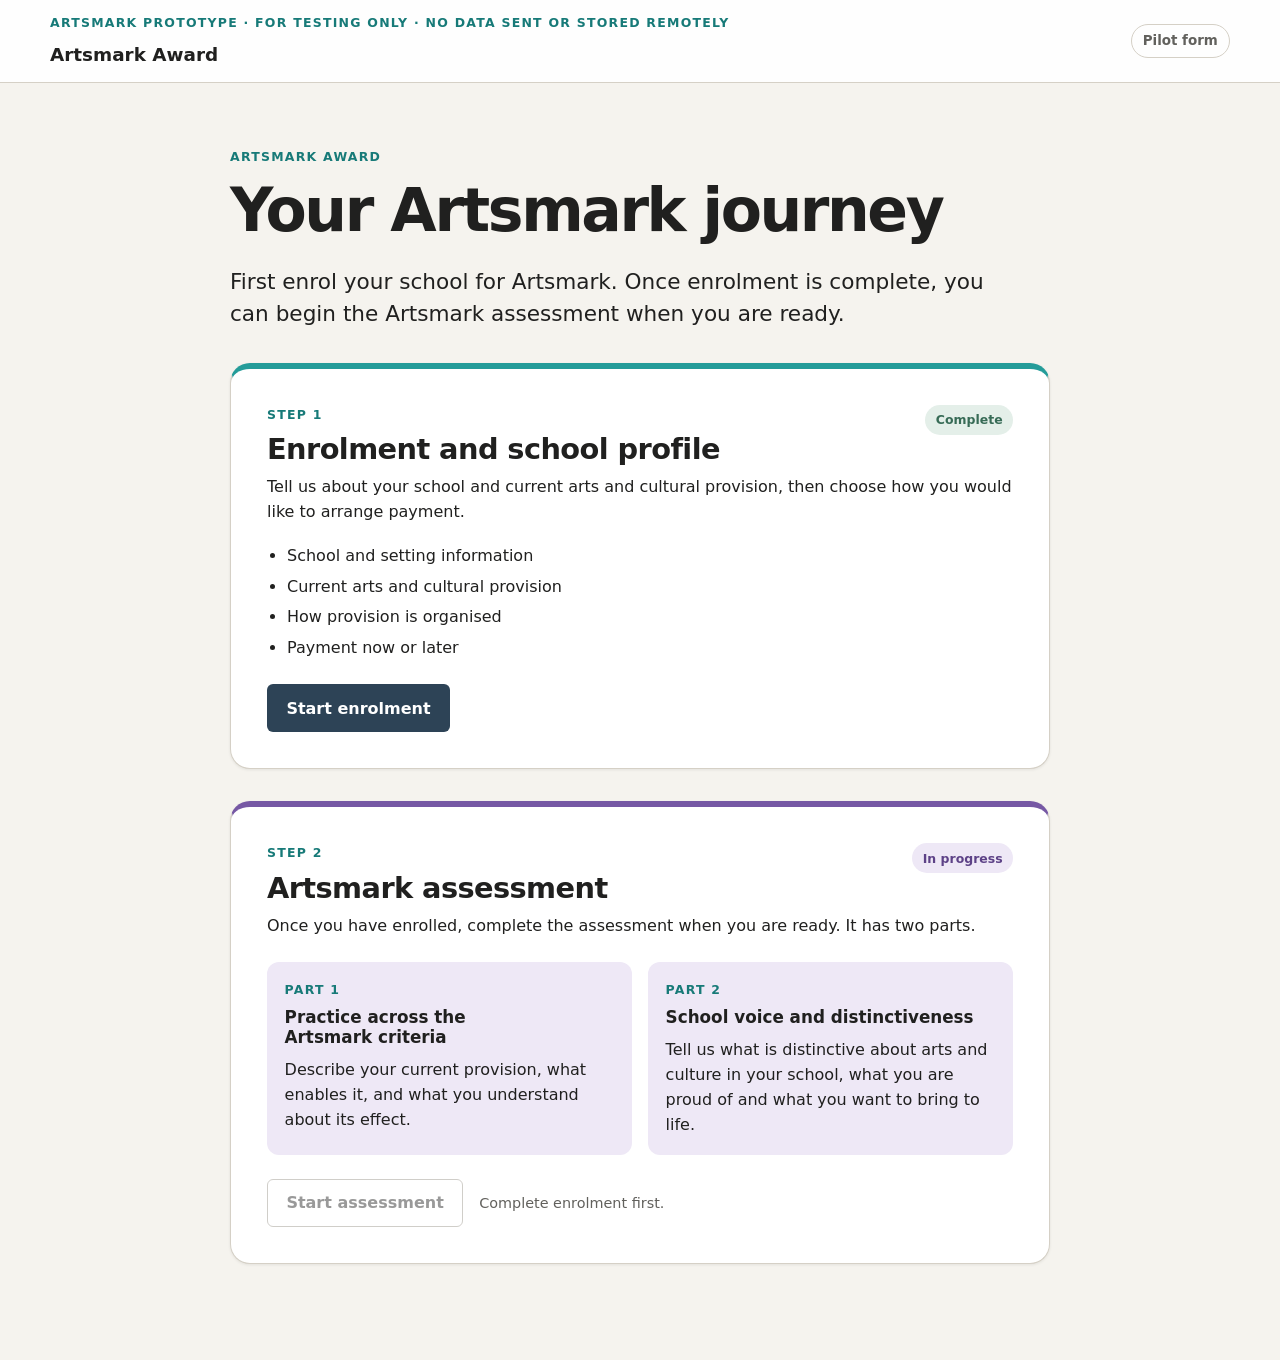
==== alpha/index.html @ 3cf97098 "Alpha form" ====
<!DOCTYPE html>
<html lang="en">
<head>
  <meta charset="UTF-8">
  <meta name="viewport" content="width=device-width, initial-scale=1.0">
  <meta
    name="description"
    content="Artsmark Award pilot enrolment and assessment form."
  >
  <title>Artsmark Award · Pilot form</title>
  <link rel="stylesheet" href="styles.css">
</head>

<body>
  <a class="skip-link" href="#main-content">Skip to main content</a>

  <header class="site-header">
    <div class="site-header__inner">
      <div>
        <p class="eyebrow">
          Artsmark prototype · For testing only · No data sent or stored remotely
        </p>
        <p class="site-title">Artsmark Award</p>
      </div>

      <span class="prototype-label">Pilot form</span>
    </div>
  </header>

  <main id="main-content" class="page-shell" tabindex="-1">

    <!-- =====================================================
         LANDING
         ===================================================== -->
    <section
      id="landing-screen"
      class="screen screen--active"
      aria-labelledby="landing-title"
    >
      <div class="landing-panel">
        <p class="eyebrow">Artsmark Award</p>

        <h1 id="landing-title">Your Artsmark journey</h1>

        <p class="lead">
          First enrol your school for Artsmark. Once enrolment is complete,
          you can begin the Artsmark assessment when you are ready.
        </p>

        <article
          id="enrolment-stage-card"
          class="journey-stage journey-stage--enrolment"
        >
          <div class="stage-heading">
            <div>
              <p class="stage-label">Step 1</p>
              <h2>Enrolment and school profile</h2>
            </div>

            <span
              id="enrolment-status"
              class="status-pill"
              hidden
            >
              Complete
            </span>
          </div>

          <p>
            Tell us about your school and current arts and cultural provision,
            then choose how you would like to arrange payment.
          </p>

          <ul class="stage-summary">
            <li>School and setting information</li>
            <li>Current arts and cultural provision</li>
            <li>How provision is organised</li>
            <li>Payment now or later</li>
          </ul>

          <div class="stage-actions">
            <button
              id="start-enrolment-button"
              class="button button--primary"
              type="button"
            >
              Start enrolment
            </button>
          </div>
        </article>

        <div class="journey-divider" aria-hidden="true"></div>

        <article
          id="assessment-stage-card"
          class="journey-stage journey-stage--assessment"
        >
          <div class="stage-heading">
            <div>
              <p class="stage-label">Step 2</p>
              <h2>Artsmark assessment</h2>
            </div>

            <span
              id="assessment-status"
              class="status-pill status-pill--secondary"
              hidden
            >
              In progress
            </span>
          </div>

          <p>
            Once you have enrolled, complete the assessment when you are ready.
            It has two parts.
          </p>

          <div class="assessment-parts">
            <article>
              <p class="part-number">Part 1</p>
              <h3>Practice across the Artsmark criteria</h3>
              <p>
                Describe your current provision, what enables it, and what you
                understand about its effect.
              </p>
            </article>

            <article>
              <p class="part-number">Part 2</p>
              <h3>School voice and distinctiveness</h3>
              <p>
                Tell us what is distinctive about arts and culture in your
                school, what you are proud of and what you want to bring to
                life.
              </p>
            </article>
          </div>

          <div class="stage-actions">
            <button
              id="start-assessment-button"
              class="button button--secondary"
              type="button"
            >
              Start assessment
            </button>

            <p
              id="assessment-lock-note"
              class="stage-note"
            >
              Complete enrolment first.
            </p>
          </div>
        </article>
      </div>
    </section>

    <!-- =====================================================
         ENROLMENT / SCHOOL PROFILE
         ===================================================== -->
    <section
      id="profile-screen"
      class="screen"
      aria-labelledby="profile-title"
    >
      <div class="workflow-header">
        <div>
          <p class="eyebrow">Enrolment</p>
          <h1 id="profile-title">Enrolment and school profile</h1>
        </div>

        <p
          id="profile-saved-status"
          class="saved-status"
          aria-live="polite"
        >
          Draft saved
        </p>
      </div>

      <div class="workflow-layout">
        <aside class="workflow-navigation" aria-label="Enrolment progress">
          <h2>Enrolment</h2>

          <ol class="workflow-list">
            <li class="is-current" data-step="1">
              School profile
            </li>
            <li data-step="2">
              Payment
            </li>
          </ol>
        </aside>

        <form id="profile-form" class="form-panel" novalidate>
          <div class="guidance-card guidance-card--aqua">
            <h2>How to approach this section</h2>

            <p>
              Following the school details, the questions are generic and will
              not therefore apply to every type of setting. If something is not
              relevant to your school, select or write “Not applicable.” You
              will not be disadvantaged for this.
            </p>
          </div>

          <div id="profile-content"></div>

          <div class="form-actions">
            <button
              id="profile-back"
              class="button button--secondary"
              type="button"
            >
              Back
            </button>

            <button
              id="profile-save-exit"
              class="button button--quiet"
              type="button"
            >
              Save and return to start
            </button>

            <button
              class="button button--primary"
              type="submit"
            >
              Continue to payment
            </button>
          </div>
        </form>
      </div>
    </section>

    <!-- =====================================================
         PAYMENT
         ===================================================== -->
    <section
      id="payment-screen"
      class="screen"
      aria-labelledby="payment-title"
    >
      <div class="workflow-header">
        <div>
          <p class="eyebrow">Enrolment</p>
          <h1 id="payment-title">Arrange payment</h1>
        </div>
      </div>

      <div class="workflow-layout">
        <aside class="workflow-navigation" aria-label="Enrolment progress">
          <h2>Enrolment</h2>

          <ol class="workflow-list">
            <li class="is-complete" data-step="1">
              School profile
            </li>
            <li class="is-current" data-step="2">
              Payment
            </li>
          </ol>
        </aside>

        <form id="payment-form" class="form-panel" novalidate>
          <section class="payment-card">
            <p class="section-kicker">Payment</p>

            <h2>How would you like to arrange payment?</h2>

            <p>
              Choose the option that best fits how your school needs to arrange
              payment.
            </p>

            <div class="payment-options">
              <label class="choice-option">
                <input
                  type="radio"
                  name="paymentOption"
                  value="now"
                >

                <span>
                  <strong>Pay now</strong>
                  <small>
                    Continue to payment now.
                  </small>
                </span>
              </label>

              <label class="choice-option">
                <input
                  type="radio"
                  name="paymentOption"
                  value="later"
                >

                <span>
                  <strong>Pay later</strong>
                  <small>
                    Choose this if your school needs to arrange an invoice or
                    payment internally.
                  </small>
                </span>
              </label>
            </div>

            <div
              id="pay-now-guidance"
              class="guidance-card guidance-card--aqua"
              hidden
            >
              <h3>Pay now</h3>

              <p>
                In the live service, you would continue to the Artsmark payment
                process here.
              </p>

              <button
                id="prototype-pay-button"
                class="button button--primary"
                type="button"
              >
                Continue to payment
              </button>
            </div>

            <div
              id="pay-later-guidance"
              class="guidance-card guidance-card--purple"
              hidden
            >
              <h3>Pay later</h3>

              <p>
                Your enrolment can be completed now while your school arranges
                payment internally.
              </p>

              <p>
                Payment must be received by
                <strong>[DD Month YYYY]</strong>.
              </p>

              <p>
                If you need help arranging payment, contact
                <strong>[Artsmark contact / email]</strong>.
              </p>
            </div>

            <p
              id="payment-validation"
              class="validation-message"
              role="alert"
              hidden
            >
              Choose whether you would like to pay now or pay later.
            </p>
          </section>

          <div class="form-actions">
            <button
              id="payment-back"
              class="button button--secondary"
              type="button"
            >
              Back
            </button>

            <button
              id="payment-save-exit"
              class="button button--quiet"
              type="button"
            >
              Save and return to start
            </button>

            <button
              class="button button--primary"
              type="submit"
            >
              Complete enrolment
            </button>
          </div>
        </form>
      </div>
    </section>

    <!-- =====================================================
         ENROLMENT COMPLETE
         ===================================================== -->
    <section
      id="enrolment-complete-screen"
      class="screen"
      aria-labelledby="enrolment-complete-title"
    >
      <div class="narrow-panel completion-panel">
        <p class="eyebrow">Enrolment complete</p>

        <h1 id="enrolment-complete-title">
          Your school is enrolled
        </h1>

        <p class="lead">
          Your school profile and payment preference have been saved.
        </p>

        <div
          id="payment-summary"
          class="guidance-card guidance-card--aqua"
        ></div>

        <p>
          You can now begin the Artsmark assessment when you are ready.
        </p>

        <div class="intro-actions">
          <button
            id="go-to-assessment-button"
            class="button button--primary"
            type="button"
          >
            Start assessment
          </button>

          <button
            id="return-home-after-enrolment"
            class="button button--secondary"
            type="button"
          >
            Return to start
          </button>
        </div>
      </div>
    </section>

    <!-- =====================================================
         ASSESSMENT INTRO
         ===================================================== -->
    <section
      id="assessment-intro-screen"
      class="screen"
      aria-labelledby="assessment-intro-title"
    >
      <div class="narrow-panel">
        <p class="eyebrow">Artsmark assessment</p>

        <h1 id="assessment-intro-title">Your Artsmark assessment</h1>

        <p class="lead">
          The Artsmark award is based on an assessment of your school's current
          arts and cultural provision against the Artsmark criteria and quality
          principles.
        </p>

        <p>
          It is both descriptive and interpretive, meaning rather than a
          complete record of everything your school has done, it should help
          your assessor understand what arts and culture look like in your
          setting, why they matter and what you know about their effect.
        </p>

        <div class="assessment-intro-grid">
          <article class="assessment-intro-card">
            <p class="part-number">Part 1</p>
            <h2>Practice across the Artsmark criteria</h2>
            <p>
              Four areas bring related criteria together and ask you to
              describe current practice, what enables it, and what you
              understand about its effect.
            </p>
          </article>

          <article class="assessment-intro-card">
            <p class="part-number">Part 2</p>
            <h2>School voice and distinctiveness</h2>
            <p>
              Step back from the individual criteria and tell us what is
              distinctive, what you value, and what you most want the assessor
              to understand.
            </p>
          </article>
        </div>

        <div class="intro-actions">
          <button
            id="assessment-intro-back"
            class="button button--secondary"
            type="button"
          >
            Back
          </button>

          <button
            id="assessment-intro-next"
            class="button button--primary"
            type="button"
          >
            Begin assessment
          </button>
        </div>
      </div>
    </section>

    <!-- =====================================================
         CRITERIA INTRO
         ===================================================== -->
    <section
      id="criteria-intro-screen"
      class="screen"
      aria-labelledby="criteria-intro-title"
    >
      <div class="workflow-header">
        <div>
          <p class="eyebrow">Artsmark assessment · Part 1</p>

          <h1 id="criteria-intro-title">
            Practice across the Artsmark criteria
          </h1>
        </div>
      </div>

      <div class="workflow-layout">
        <aside class="workflow-navigation" aria-label="Assessment progress">
          <h2>Assessment</h2>

          <ol class="workflow-list">
            <li class="is-current" data-step="1">
              Practice across the criteria
            </li>
            <li data-step="2">
              School voice and distinctiveness
            </li>
            <li data-step="3">
              Before you submit
            </li>
          </ol>
        </aside>

        <div class="form-panel">
          <div class="guidance-card guidance-card--aqua">
            <h2>How to approach this section</h2>

            <p>
              The sections below organise the Artsmark criteria into four
              related areas. The order is intended to help you move from the
              arts and cultural experiences pupils have, towards the wider
              conditions and relationships that support them.
            </p>

            <p>
              Assessors are interested in an honest account of your current
              provision, including what is well established, what is emerging
              and what may be constrained by your context.
            </p>

            <p>
              For each section, tell us what this looks like in your school
              now. Choose examples that best represent your current practice.
              Where possible, go beyond describing activity to help us
              understand why it matters, who experiences or shapes it, what
              makes it possible or helps it continue, what you have noticed or
              learned about its effect, and what helps you know this.
            </p>
          </div>

          <div class="guidance-card guidance-card--purple">
            <h2>
              If something is less relevant or less developed in your setting
            </h2>

            <p>
              You can still tell us about your current relationship to it.
              For example, you might explain:
            </p>

            <ul>
              <li>why it is less relevant in your context</li>
              <li>
                practical or geographical barriers that affect what is possible
              </li>
              <li>
                what you currently do at a scale that makes sense for your
                school
              </li>
              <li>
                something you are beginning to explore or understand
              </li>
              <li>
                what an equivalent looks like in your particular setting
              </li>
            </ul>
          </div>

          <p>
            Schools are all different. Their size, phase, location, pupils,
            staffing, resources and community will all affect what arts and
            cultural provision can and should look like.
          </p>

          <p>
            This means that not every section or prompt will be equally
            relevant to every school. They are there to help you consider what
            might be useful to tell us, not as a checklist of things you are
            expected to have.
          </p>

          <p class="limit-note">
            The suggested response is 100–300 words per area, however this will
            be finalised following the pilot.
          </p>

          <section class="areas-card" aria-labelledby="four-areas-title">
            <h2 id="four-areas-title">The four areas</h2>

            <div class="areas-table">
              <div class="areas-table__header">
                <div>Section</div>
                <div>Relevant Artsmark criteria</div>
              </div>

              <div class="areas-table__row">
                <div>
                  <strong>
                    1. Arts and culture: learning and experiences
                  </strong>
                </div>
                <div>
                  Curriculum design and delivery + Range of offer
                </div>
              </div>

              <div class="areas-table__row">
                <div>
                  <strong>2. Inclusion and pupil agency</strong>
                </div>
                <div>
                  Equality, diversity and inclusion + Children and young people
                </div>
              </div>

              <div class="areas-table__row">
                <div>
                  <strong>3. People, capability and sustainability</strong>
                </div>
                <div>
                  Values and ethos + Leadership + CPD
                </div>
              </div>

              <div class="areas-table__row">
                <div>
                  <strong>4. Cultural connections and contribution</strong>
                </div>
                <div>
                  Cultural collaborations
                </div>
              </div>
            </div>
          </section>

          <div class="form-actions">
            <button
              id="criteria-intro-back"
              class="button button--secondary"
              type="button"
            >
              Back
            </button>

            <span></span>

            <button
              id="criteria-intro-next"
              class="button button--primary"
              type="button"
            >
              Start this part
            </button>
          </div>
        </div>
      </div>
    </section>

    <!-- =====================================================
         CRITERIA DETAIL
         ===================================================== -->
    <section
      id="criteria-screen"
      class="screen"
      aria-labelledby="criteria-title"
    >
      <div class="progress-header">
        <div class="progress-meta">
          <p id="criteria-progress-text" class="progress-text">
            Area 1 of 4
          </p>

          <p
            id="criteria-saved-status"
            class="saved-status"
            aria-live="polite"
          >
            Draft saved
          </p>
        </div>

        <div
          id="criteria-progress-track"
          class="progress-track"
          role="progressbar"
          aria-valuemin="0"
          aria-valuemax="100"
          aria-valuenow="25"
        >
          <div id="criteria-progress-bar" class="progress-bar"></div>
        </div>
      </div>

      <div class="questionnaire-layout">
        <aside
          class="section-navigation"
          aria-label="Practice across the Artsmark criteria"
        >
          <h2>Practice across the criteria</h2>
          <ol id="criteria-section-list" class="section-list"></ol>
        </aside>

        <form id="criteria-form" class="question-panel" novalidate>
          <div class="section-heading">
            <p id="criteria-eyebrow" class="eyebrow"></p>
            <h1 id="criteria-title"></h1>
            <p id="criteria-label" class="criteria-label"></p>
            <p
              id="criteria-description"
              class="lead criteria-description"
            ></p>
            <p
              id="criteria-extra-description"
              class="criteria-extra-description"
            ></p>
          </div>

          <div class="guidance-grid">
            <article class="guidance-card guidance-card--aqua">
              <h2>How this part is used</h2>
              <div id="criteria-how-used"></div>
            </article>

            <article class="guidance-card guidance-card--purple">
              <h2>You might speak about</h2>
              <ul id="criteria-prompts"></ul>
            </article>
          </div>

          <article class="response-card">
            <h2>What this currently looks like in your school</h2>

            <p id="criteria-response-guidance"></p>
            <p id="criteria-limit-note" class="limit-note"></p>

            <textarea
              id="criteria-response"
              rows="14"
              placeholder="Type your response here"
            ></textarea>

            <div class="textarea-meta">
              <span id="criteria-word-guidance"></span>
              <span id="criteria-word-count">0 words</span>
            </div>
          </article>

          <div class="form-actions">
            <button
              id="criteria-back"
              class="button button--secondary"
              type="button"
            >
              Back
            </button>

            <button
              id="criteria-save-exit"
              class="button button--quiet"
              type="button"
            >
              Save and return to start
            </button>

            <button
              id="criteria-next"
              class="button button--primary"
              type="submit"
            >
              Save and continue
            </button>
          </div>
        </form>
      </div>
    </section>

    <!-- =====================================================
         SCHOOL VOICE INTRO
         ===================================================== -->
    <section
      id="voice-intro-screen"
      class="screen"
      aria-labelledby="voice-intro-title"
    >
      <div class="workflow-header">
        <div>
          <p class="eyebrow">Artsmark assessment · Part 2</p>

          <h1 id="voice-intro-title">
            School voice and distinctiveness
          </h1>
        </div>
      </div>

      <div class="workflow-layout">
        <aside class="workflow-navigation" aria-label="Assessment progress">
          <h2>Assessment</h2>

          <ol class="workflow-list">
            <li class="is-complete" data-step="1">
              Practice across the criteria
            </li>
            <li class="is-current" data-step="2">
              School voice and distinctiveness
            </li>
            <li data-step="3">
              Before you submit
            </li>
          </ol>
        </aside>

        <div class="form-panel">
          <div class="guidance-card guidance-card--aqua">
            <h2>How to approach this section</h2>

            <p>
              While the sections above help us consider your provision against
              the Artsmark criteria, this part gives you more space to tell us
              what is particular about your school: what is unique, what you
              value and what you most want the assessor to understand.
            </p>
          </div>

          <div class="guidance-card guidance-card--purple">
            <h2>You might speak about</h2>

            <ul>
              <li>something you are especially proud of achieving</li>
              <li>
                where children and young people experience joy, creativity or
                freedom
              </li>
              <li>your contribution to the wider school community</li>
              <li>an area you have worked hard to strengthen</li>
            </ul>

            <p>
              You do not need to repeat examples already given unless they
              help tell a bigger story.
            </p>
          </div>

          <div class="form-actions">
            <button
              id="voice-intro-back"
              class="button button--secondary"
              type="button"
            >
              Back
            </button>

            <span></span>

            <button
              id="voice-intro-next"
              class="button button--primary"
              type="button"
            >
              Start this part
            </button>
          </div>
        </div>
      </div>
    </section>

    <!-- =====================================================
         SCHOOL VOICE DETAIL
         ===================================================== -->
    <section
      id="voice-screen"
      class="screen"
      aria-labelledby="voice-title"
    >
      <div class="progress-header">
        <div class="progress-meta">
          <p id="voice-progress-text" class="progress-text">
            Question 1 of 4
          </p>

          <p
            id="voice-saved-status"
            class="saved-status"
            aria-live="polite"
          >
            Draft saved
          </p>
        </div>

        <div
          id="voice-progress-track"
          class="progress-track"
          role="progressbar"
          aria-valuemin="0"
          aria-valuemax="100"
          aria-valuenow="25"
        >
          <div id="voice-progress-bar" class="progress-bar"></div>
        </div>
      </div>

      <div class="questionnaire-layout">
        <aside
          class="section-navigation"
          aria-label="School voice questions"
        >
          <h2>School voice and distinctiveness</h2>
          <ol id="voice-section-list" class="section-list"></ol>
        </aside>

        <form id="voice-form" class="question-panel" novalidate>
          <article class="narrative-question-card">
            <p id="voice-question-count" class="question-count"></p>
            <h1 id="voice-title" class="narrative-title"></h1>
            <p id="voice-guidance" class="question-intro"></p>
            <p id="voice-limit-note" class="limit-note"></p>

            <div
              id="standard-voice-response"
              class="textarea-wrapper"
            >
              <textarea
                id="voice-response"
                rows="14"
                placeholder="Type your response here"
              ></textarea>

              <div class="textarea-meta">
                <span></span>
                <span id="voice-word-count">0 words</span>
              </div>
            </div>

            <div id="bring-to-life-content" hidden>
              <div class="guidance-card guidance-card--purple">
                <h2>What you can share</h2>

                <p>
                  Please provide one link to a folder containing a small
                  selection of material.
                </p>

                <p>
                  For the pilot, we suggest a maximum of three items in total.
                  These might include:
                </p>

                <ul>
                  <li>photographs</li>
                  <li>examples of pupil work</li>
                  <li>a short document or other artefact</li>
                  <li>pupil, family, community or partner contributions</li>
                  <li>links to audio or video</li>
                </ul>

                <p>
                  Please keep any audio or video material to no more than two
                  minutes in total.
                </p>

                <p>
                  Choose material that adds something difficult to communicate
                  in writing rather than repeating or documenting everything
                  in your application.
                </p>
              </div>

              <div class="field">
                <label for="bring-notice">
                  What would you like the assessor to notice or understand
                  from this?
                </label>

                <p class="field-help">
                  A sentence or two is enough.
                </p>

                <textarea
                  id="bring-notice"
                  rows="6"
                  placeholder="Type your response here"
                ></textarea>
              </div>

              <div class="field">
                <label for="folder-link">Folder link</label>

                <input
                  id="folder-link"
                  type="url"
                  placeholder="Paste the link here"
                >
              </div>

              <div class="guidance-card guidance-card--aqua">
                <h2>Sharing safely</h2>

                <p>
                  Your school is responsible for ensuring that anything shared:
                </p>

                <ul>
                  <li>
                    follows your own safeguarding, consent and data-protection
                    policies
                  </li>
                  <li>is appropriate to share outside the school</li>
                  <li>
                    has the necessary permissions where children, young people
                    or others can be identified
                  </li>
                  <li>
                    can be accessed by the assessor for the assessment period
                  </li>
                </ul>
              </div>

              <p>
                Material may also be the kind of work you would be happy to
                celebrate or share with other Artsmark schools.
              </p>

              <label class="checkbox-card" for="share-permission">
                <input id="share-permission" type="checkbox">

                <span>
                  If Artsmark thought something I shared could be useful or
                  inspiring to other schools, I would be happy to be contacted
                  for permission to share it more widely.
                </span>
              </label>
            </div>
          </article>

          <div class="form-actions">
            <button
              id="voice-back"
              class="button button--secondary"
              type="button"
            >
              Back
            </button>

            <button
              id="voice-save-exit"
              class="button button--quiet"
              type="button"
            >
              Save and return to start
            </button>

            <button
              id="voice-next"
              class="button button--primary"
              type="submit"
            >
              Save and continue
            </button>
          </div>
        </form>
      </div>
    </section>

    <!-- =====================================================
         BEFORE SUBMIT
         ===================================================== -->
    <section
      id="submit-screen"
      class="screen"
      aria-labelledby="submit-title"
    >
      <div class="workflow-header">
        <div>
          <p class="eyebrow">Artsmark assessment</p>
          <h1 id="submit-title">Before you submit</h1>
        </div>
      </div>

      <div class="workflow-layout">
        <aside class="workflow-navigation" aria-label="Assessment progress">
          <h2>Assessment</h2>

          <ol class="workflow-list">
            <li class="is-complete" data-step="1">
              Practice across the criteria
            </li>
            <li class="is-complete" data-step="2">
              School voice and distinctiveness
            </li>
            <li class="is-current" data-step="3">
              Before you submit
            </li>
          </ol>
        </aside>

        <form id="submit-form" class="form-panel" novalidate>
          <section class="checklist-card">
            <h2>Please check that:</h2>

            <ul class="checklist">
              <li>your school profile is up to date</li>
              <li>your responses describe your current provision</li>
              <li>
                you have chosen examples that help the assessor understand your
                practice rather than trying to record everything
              </li>
              <li>
                where you make claims about impact or change, you have explained
                what has helped you reach that understanding
              </li>
              <li>
                your application reflects your actual setting, including areas
                that may be less developed or work differently from other
                schools
              </li>
              <li>
                any supplementary material meets your school's safeguarding,
                consent and data-protection requirements
              </li>
            </ul>
          </section>

          <div class="guidance-card guidance-card--purple">
            <p>
              <strong>
                Please remember you are not writing towards a particular award
                level.
              </strong>
              Your assessor will consider the application as a whole against
              the Artsmark framework and use professional judgement to
              determine the award.
            </p>
          </div>

          <div class="field-grid field-grid--two">
            <div class="field">
              <label for="submitter-name">
                Name of person submitting
              </label>
              <input
                id="submitter-name"
                name="submitterName"
                type="text"
              >
            </div>

            <div class="field">
              <label for="submitter-role">Role</label>
              <input
                id="submitter-role"
                name="submitterRole"
                type="text"
              >
            </div>

            <div class="field">
              <label for="submit-date">Date</label>
              <input
                id="submit-date"
                name="submitDate"
                type="date"
              >
            </div>
          </div>

          <section class="declaration-card">
            <h2>Declaration</h2>

            <p>
              I confirm that the information in this application is an accurate
              account of our school's current arts and cultural provision.
            </p>

            <label
              class="checkbox-card"
              for="declaration-confirmation"
            >
              <input
                id="declaration-confirmation"
                type="checkbox"
              >

              <span>Confirmation · Tick / sign here</span>
            </label>
          </section>

          <div class="form-actions">
            <button
              id="submit-back"
              class="button button--secondary"
              type="button"
            >
              Back
            </button>

            <button
              id="submit-save-exit"
              class="button button--quiet"
              type="button"
            >
              Save and return to start
            </button>

            <button
              class="button button--primary"
              type="submit"
            >
              Finish
            </button>
          </div>
        </form>
      </div>
    </section>

    <!-- =====================================================
         ASSESSMENT COMPLETE
         ===================================================== -->
    <section
      id="complete-screen"
      class="screen"
      aria-labelledby="complete-title"
    >
      <div class="narrow-panel completion-panel">
        <p class="eyebrow">Pilot form complete</p>

        <h1 id="complete-title">
          Your assessment draft is complete
        </h1>

        <p class="lead">
          This prototype does not send or submit data. Your responses are stored
          only in this browser session for testing.
        </p>

        <div class="intro-actions">
          <button
            id="return-to-form"
            class="button button--secondary"
            type="button"
          >
            Return to final check
          </button>

          <button
            id="return-home"
            class="button button--primary"
            type="button"
          >
            Return to start
          </button>

          <button
            id="restart-button"
            class="button button--quiet"
            type="button"
          >
            Clear this draft and start again
          </button>
        </div>
      </div>
    </section>

    <div
      id="live-region"
      class="visually-hidden"
      aria-live="polite"
    ></div>
  </main>

  <script src="script.js"></script>
</body>
</html>
---- alpha/styles.css ----
:root {
  --page-background: #f5f3ee;
  --surface: #ffffff;
  --surface-soft: #f0ede5;
  --surface-strong: #e6e0d5;

  --text: #20201f;
  --text-muted: #62615d;
  --border: #d5d0c6;
  --border-strong: #99948a;

  --primary: #2d4356;
  --primary-hover: #1f3242;
  --primary-soft: #e4ebf0;

  /* Updated Artsmark-inspired accents */
  --aqua: #249c99;
  --aqua-dark: #177a78;
  --aqua-soft: #e2f3f2;

  --purple: #7658a4;
  --purple-dark: #5d4287;
  --purple-soft: #eee8f6;

  --success: #376b56;
  --success-soft: #e4efe9;

  --warning: #8a5d18;
  --warning-soft: #f8edd8;

  --focus: #0069c2;

  --shadow-small: 0 1px 3px rgba(20, 20, 20, 0.08);
  --shadow-medium: 0 12px 32px rgba(20, 20, 20, 0.09);

  --radius-small: 6px;
  --radius-medium: 12px;
  --radius-large: 20px;

  --content-width: 1180px;
  --reading-width: 760px;
}

*,
*::before,
*::after {
  box-sizing: border-box;
}

html {
  scroll-behavior: smooth;
}

body {
  min-height: 100vh;
  margin: 0;
  background: var(--page-background);
  color: var(--text);
  font-family:
    Inter,
    ui-sans-serif,
    system-ui,
    -apple-system,
    BlinkMacSystemFont,
    "Segoe UI",
    sans-serif;
  line-height: 1.55;
}

button,
input,
textarea {
  font: inherit;
}

button {
  cursor: pointer;
}

button:focus-visible,
input:focus-visible,
textarea:focus-visible,
a:focus-visible {
  outline: 3px solid var(--focus);
  outline-offset: 3px;
}

h1,
h2,
h3,
p {
  margin-top: 0;
}

h1,
h2,
h3 {
  line-height: 1.18;
  text-wrap: balance;
}

h1 {
  margin-bottom: 1.25rem;
  font-size: clamp(2rem, 5vw, 3.75rem);
  font-weight: 650;
  letter-spacing: -0.04em;
}

h2 {
  margin-bottom: 0.8rem;
  font-size: clamp(1.3rem, 3vw, 1.8rem);
  font-weight: 650;
  letter-spacing: -0.02em;
}

h3 {
  margin-bottom: 0.65rem;
  font-size: 1.05rem;
}

p {
  margin-bottom: 1rem;
}

.skip-link {
  position: fixed;
  z-index: 1000;
  top: 0.75rem;
  left: 0.75rem;
  padding: 0.7rem 1rem;
  transform: translateY(-200%);
  border-radius: var(--radius-small);
  background: var(--text);
  color: #ffffff;
  text-decoration: none;
}

.skip-link:focus {
  transform: translateY(0);
}

.site-header {
  border-bottom: 1px solid var(--border);
  background: rgba(255, 255, 255, 0.94);
}

.site-header__inner {
  display: flex;
  align-items: center;
  justify-content: space-between;
  width: min(calc(100% - 2rem), var(--content-width));
  min-height: 82px;
  margin: 0 auto;
  gap: 1rem;
}

.site-title {
  margin: 0;
  font-size: 1.15rem;
  font-weight: 700;
}

.prototype-label {
  margin: 0;
  padding: 0.35rem 0.7rem;
  border: 1px solid var(--border);
  border-radius: 999px;
  color: var(--text-muted);
  font-size: 0.84rem;
  font-weight: 650;
}

.page-shell {
  width: min(calc(100% - 2rem), var(--content-width));
  margin: 0 auto;
  padding: clamp(2rem, 5vw, 5rem) 0 6rem;
}

.screen {
  display: none;
}

.screen--active {
  display: block;
  animation: screen-in 220ms ease-out;
}

@keyframes screen-in {
  from {
    transform: translateY(8px);
    opacity: 0;
  }

  to {
    transform: translateY(0);
    opacity: 1;
  }
}

.eyebrow,
.section-kicker,
.stage-label,
.part-number {
  margin-bottom: 0.55rem;
  color: var(--aqua-dark);
  font-size: 0.78rem;
  font-weight: 750;
  letter-spacing: 0.1em;
  text-transform: uppercase;
}

.lead {
  max-width: 760px;
  color: var(--text);
  font-size: clamp(1.1rem, 2vw, 1.35rem);
  line-height: 1.5;
}

/* Landing */

.landing-panel {
  width: min(100%, 820px);
  margin: 0 auto;
}

.journey-stage {
  margin-top: 2rem;
  padding: clamp(1.5rem, 4vw, 2.25rem);
  border: 1px solid var(--border);
  border-radius: var(--radius-large);
  background: var(--surface);
  box-shadow: var(--shadow-small);
}

.journey-stage--enrolment {
  border-top: 6px solid var(--aqua);
}

.journey-stage--assessment {
  border-top: 6px solid var(--purple);
}

.stage-heading {
  display: flex;
  align-items: flex-start;
  justify-content: space-between;
  gap: 1rem;
}

.stage-heading h2 {
  margin-bottom: 0.5rem;
}

.stage-summary {
  margin: 1.25rem 0 1.5rem;
  padding-left: 1.25rem;
}

.stage-summary li {
  margin-bottom: 0.35rem;
}

.stage-actions {
  display: flex;
  align-items: center;
  flex-wrap: wrap;
  gap: 1rem;
}

.stage-note {
  margin: 0;
  color: var(--text-muted);
  font-size: 0.9rem;
}

.assessment-parts,
.assessment-intro-grid {
  display: grid;
  grid-template-columns: repeat(2, minmax(0, 1fr));
  gap: 1rem;
  margin: 1.5rem 0;
}

.assessment-parts article,
.assessment-intro-card {
  padding: 1.1rem;
  border-radius: var(--radius-medium);
  background: var(--purple-soft);
}

.assessment-parts p:last-child,
.assessment-intro-card p:last-child {
  margin-bottom: 0;
}

.journey-divider {
  display: none;
}

.status-pill {
  display: inline-flex;
  align-items: center;
  min-height: 30px;
  padding: 0.3rem 0.65rem;
  border-radius: 999px;
  background: var(--success-soft);
  color: var(--success);
  font-size: 0.78rem;
  font-weight: 750;
}

.status-pill--secondary {
  background: var(--purple-soft);
  color: var(--purple-dark);
}

/* Buttons */

.button {
  display: inline-flex;
  min-height: 48px;
  align-items: center;
  justify-content: center;
  padding: 0.75rem 1.15rem;
  border: 1px solid transparent;
  border-radius: var(--radius-small);
  font-weight: 700;
  line-height: 1.2;
  text-align: center;
  text-decoration: none;
  transition:
    background-color 140ms ease,
    border-color 140ms ease,
    transform 140ms ease;
}

.button:hover {
  transform: translateY(-1px);
}

.button--primary {
  background: var(--primary);
  color: #ffffff;
}

.button--primary:hover {
  background: var(--primary-hover);
}

.button--secondary {
  border-color: var(--border-strong);
  background: var(--surface);
  color: var(--text);
}

.button--secondary:hover {
  border-color: var(--primary);
  background: var(--primary-soft);
}

.button--quiet {
  border-color: transparent;
  background: transparent;
  color: var(--primary);
  text-decoration: underline;
  text-underline-offset: 0.2em;
}

.button--quiet:hover {
  background: var(--primary-soft);
}

.button:disabled {
  cursor: not-allowed;
  opacity: 0.45;
  transform: none;
}

/* Shared layouts */

.workflow-header,
.progress-header {
  margin-bottom: 1.75rem;
}

.workflow-header {
  display: flex;
  align-items: flex-end;
  justify-content: space-between;
  gap: 2rem;
}

.workflow-layout,
.questionnaire-layout {
  display: grid;
  grid-template-columns: 250px minmax(0, 1fr);
  gap: clamp(1.5rem, 4vw, 3.5rem);
  align-items: start;
}

.workflow-navigation,
.section-navigation {
  position: sticky;
  top: 1.5rem;
  padding: 1.25rem;
  border: 1px solid var(--border);
  border-radius: var(--radius-medium);
  background: var(--surface);
}

.workflow-navigation h2,
.section-navigation h2 {
  margin-bottom: 1rem;
  font-size: 1rem;
}

.workflow-list,
.section-list {
  margin: 0;
  padding: 0;
  list-style: none;
}

.workflow-list li,
.section-list li {
  position: relative;
  margin-bottom: 0.55rem;
  padding: 0.55rem 0.6rem 0.55rem 2.15rem;
  border-radius: var(--radius-small);
  color: var(--text-muted);
  font-size: 0.85rem;
}

.workflow-list li::before,
.section-list li::before {
  position: absolute;
  top: 0.58rem;
  left: 0.6rem;
  display: grid;
  width: 1.15rem;
  height: 1.15rem;
  place-items: center;
  border: 1px solid var(--border-strong);
  border-radius: 50%;
  content: attr(data-step);
  font-size: 0.62rem;
  font-weight: 750;
}

.section-list li::before {
  content: attr(data-index);
}

.workflow-list li.is-current,
.section-list li.is-current {
  background: var(--primary-soft);
  color: var(--primary);
  font-weight: 700;
}

.workflow-list li.is-current::before,
.section-list li.is-current::before {
  border-color: var(--primary);
  background: var(--primary);
  color: #ffffff;
}

.workflow-list li.is-complete,
.section-list li.is-complete {
  color: var(--success);
}

.workflow-list li.is-complete::before,
.section-list li.is-complete::before {
  border-color: var(--success);
  background: var(--success);
  color: #ffffff;
  content: "✓";
}

.form-panel {
  min-width: 0;
  padding: clamp(1.4rem, 3vw, 2rem);
  border: 1px solid var(--border);
  border-radius: var(--radius-large);
  background: var(--surface);
  box-shadow: var(--shadow-small);
}

/* Guidance */

.guidance-card,
.response-card,
.areas-card,
.checklist-card,
.declaration-card,
.payment-card {
  margin-bottom: 1.5rem;
  padding: clamp(1.25rem, 3vw, 1.65rem);
  border: 1px solid var(--border);
  border-radius: var(--radius-large);
  background: var(--surface);
}

.guidance-card h2,
.guidance-card h3,
.response-card h2,
.checklist-card h2,
.declaration-card h2,
.payment-card h2 {
  font-size: 1.15rem;
}

.guidance-card p:last-child,
.guidance-card ul:last-child {
  margin-bottom: 0;
}

.guidance-card--aqua {
  border-left: 5px solid var(--aqua);
  border-top-left-radius: 0;
  border-bottom-left-radius: 0;
  background: var(--aqua-soft);
}

.guidance-card--purple {
  border-left: 5px solid var(--purple);
  border-top-left-radius: 0;
  border-bottom-left-radius: 0;
  background: var(--purple-soft);
}

.guidance-card ul {
  padding-left: 1.25rem;
}

.guidance-card li {
  margin-bottom: 0.35rem;
}

.limit-note {
  color: var(--text-muted);
  font-size: 0.86rem;
  font-style: italic;
}

/* Fields */

.form-section {
  margin-top: 2.25rem;
  padding-top: 2rem;
  border-top: 1px solid var(--border);
}

.form-section:first-of-type {
  margin-top: 2rem;
}

.field-grid {
  display: grid;
  gap: 1rem;
}

.field-grid--two {
  grid-template-columns: repeat(2, minmax(0, 1fr));
}

.field {
  margin-bottom: 1.35rem;
}

.field label,
.question-intro {
  display: block;
  margin-bottom: 0.45rem;
  font-weight: 700;
  line-height: 1.4;
}

.field-help {
  margin: -0.1rem 0 0.55rem;
  color: var(--text-muted);
  font-size: 0.88rem;
}

input[type="text"],
input[type="url"],
input[type="date"],
textarea {
  display: block;
  width: 100%;
  padding: 0.85rem 0.95rem;
  border: 1px solid var(--border-strong);
  border-radius: var(--radius-medium);
  background: #ffffff;
  color: var(--text);
  line-height: 1.55;
}

textarea {
  min-height: 120px;
  resize: vertical;
}

input:hover,
textarea:hover {
  border-color: var(--primary);
}

input:focus,
textarea:focus {
  border-color: var(--focus);
}

/* Payment */

.payment-options {
  display: grid;
  gap: 0.8rem;
  margin: 1.5rem 0;
}

.choice-option {
  position: relative;
  display: grid;
  grid-template-columns: 24px minmax(0, 1fr);
  align-items: start;
  padding: 1rem;
  border: 1px solid var(--border);
  border-radius: var(--radius-medium);
  background: var(--surface);
  gap: 0.8rem;
  cursor: pointer;
}

.choice-option:hover {
  border-color: var(--primary);
  background: var(--surface-soft);
}

.choice-option:has(input:checked) {
  border-color: var(--aqua-dark);
  background: var(--aqua-soft);
  box-shadow: 0 0 0 1px var(--aqua-dark);
}

.choice-option input {
  width: 20px;
  height: 20px;
  margin-top: 0.15rem;
  accent-color: var(--aqua-dark);
}

.choice-option span {
  display: grid;
  gap: 0.2rem;
}

.choice-option small {
  color: var(--text-muted);
}

.validation-message {
  margin: 1.25rem 0 0;
  padding: 1rem;
  border-left: 4px solid var(--warning);
  border-radius: 0 var(--radius-small) var(--radius-small) 0;
  background: var(--warning-soft);
  color: var(--text);
  font-weight: 650;
}

/* Areas table */

.areas-card {
  margin-top: 2rem;
  padding: 0;
  overflow: hidden;
}

.areas-card > h2 {
  margin: 0;
  padding: 1.25rem 1.4rem;
  border-bottom: 1px solid var(--border);
  background: var(--surface-soft);
  font-size: 1.2rem;
}

.areas-table__header,
.areas-table__row {
  display: grid;
  grid-template-columns:
    minmax(0, 1fr)
    minmax(0, 1fr);
  gap: 1rem;
  padding: 1rem 1.4rem;
  border-bottom: 1px solid var(--border);
}

.areas-table__header {
  color: var(--text-muted);
  font-size: 0.8rem;
  font-weight: 750;
  letter-spacing: 0.07em;
  text-transform: uppercase;
}

.areas-table__row:last-child {
  border-bottom: 0;
}

/* Progress */

.progress-meta {
  display: flex;
  justify-content: space-between;
  margin-bottom: 0.65rem;
  gap: 1rem;
}

.progress-text,
.saved-status {
  margin: 0;
  font-size: 0.92rem;
  font-weight: 650;
}

.saved-status {
  color: var(--success);
  font-weight: 500;
  opacity: 0;
  transition: opacity 180ms ease;
}

.saved-status.is-visible {
  opacity: 1;
}

.progress-track {
  width: 100%;
  height: 10px;
  overflow: hidden;
  border-radius: 999px;
  background: var(--surface-strong);
}

.progress-bar {
  width: 0;
  height: 100%;
  border-radius: inherit;
  background: linear-gradient(90deg, var(--aqua), var(--purple));
  transition: width 250ms ease;
}

/* Criteria */

.question-panel {
  min-width: 0;
}

.section-heading {
  margin-bottom: 2rem;
}

.section-heading h1 {
  margin-bottom: 0.65rem;
  font-size: clamp(2rem, 4vw, 3.2rem);
}

.criteria-label {
  display: inline-block;
  margin-bottom: 1.25rem;
  padding: 0.35rem 0.65rem;
  border-radius: 999px;
  background: var(--primary-soft);
  color: var(--primary);
  font-size: 0.84rem;
  font-weight: 700;
}

.criteria-description {
  margin-bottom: 0.7rem;
  font-size: 1.1rem;
}

.criteria-extra-description {
  max-width: 800px;
  color: var(--text-muted);
}

.guidance-grid {
  display: grid;
  grid-template-columns: repeat(2, minmax(0, 1fr));
  gap: 1rem;
}

.response-card {
  box-shadow: var(--shadow-small);
}

.response-card textarea,
.textarea-wrapper textarea {
  min-height: 300px;
}

.textarea-meta {
  display: flex;
  justify-content: space-between;
  margin-top: 0.55rem;
  gap: 1rem;
  color: var(--text-muted);
  font-size: 0.82rem;
}

/* Narrative */

.question-count {
  display: block;
  margin-bottom: 0.4rem;
  color: var(--purple-dark);
  font-size: 0.76rem;
  font-weight: 750;
  letter-spacing: 0.08em;
  text-transform: uppercase;
}

.narrative-question-card {
  padding: clamp(1.5rem, 3vw, 2rem);
  border: 1px solid var(--border);
  border-radius: var(--radius-large);
  background: var(--surface);
  box-shadow: var(--shadow-small);
}

.narrative-title {
  margin-bottom: 1rem;
  font-size: clamp(1.65rem, 3.5vw, 2.5rem);
}

.checkbox-card {
  display: grid;
  grid-template-columns: 24px minmax(0, 1fr);
  align-items: start;
  padding: 1rem;
  border: 1px solid var(--border);
  border-radius: var(--radius-medium);
  background: var(--surface-soft);
  gap: 0.75rem;
  cursor: pointer;
}

.checkbox-card input {
  width: 19px;
  height: 19px;
  margin: 0.15rem 0 0;
  accent-color: var(--aqua-dark);
}

/* Actions / completion */

.form-actions {
  display: flex;
  justify-content: space-between;
  align-items: center;
  margin-top: 2rem;
  gap: 1rem;
}

.checklist {
  margin-bottom: 0;
  padding-left: 1.25rem;
}

.checklist li {
  margin-bottom: 0.6rem;
}

.declaration-card {
  margin-top: 2rem;
  background: var(--surface-soft);
}

.narrow-panel {
  max-width: 900px;
  margin: 0 auto;
}

.completion-panel {
  padding: clamp(1.5rem, 4vw, 3rem);
  border: 1px solid var(--border);
  border-radius: var(--radius-large);
  background: var(--surface);
  box-shadow: var(--shadow-medium);
}

.intro-actions {
  display: flex;
  flex-wrap: wrap;
  gap: 0.75rem;
  margin-top: 2rem;
}

.visually-hidden {
  position: absolute !important;
  width: 1px !important;
  height: 1px !important;
  overflow: hidden !important;
  margin: -1px !important;
  padding: 0 !important;
  border: 0 !important;
  clip: rect(0 0 0 0) !important;
  white-space: nowrap !important;
}

/* Responsive */

@media (max-width: 900px) {
  .workflow-layout,
  .questionnaire-layout,
  .guidance-grid,
  .assessment-parts,
  .assessment-intro-grid {
    grid-template-columns: 1fr;
  }

  .workflow-navigation,
  .section-navigation {
    position: static;
  }

  .workflow-list,
  .section-list {
    display: flex;
    overflow-x: auto;
    padding-bottom: 0.35rem;
    gap: 0.45rem;
  }

  .workflow-list li,
  .section-list li {
    min-width: max-content;
    margin: 0;
  }
}

@media (max-width: 680px) {
  .site-header__inner {
    min-height: 70px;
  }

  .page-shell {
    width: min(calc(100% - 1.25rem), var(--content-width));
    padding-top: 2rem;
  }

  .prototype-label {
    display: none;
  }

  .field-grid--two,
  .areas-table__header,
  .areas-table__row {
    grid-template-columns: 1fr;
  }

  .areas-table__header {
    display: none;
  }

  .progress-meta,
  .workflow-header,
  .stage-heading {
    align-items: stretch;
    flex-direction: column;
  }

  .form-actions {
    flex-direction: column-reverse;
    align-items: stretch;
  }

  .form-actions .button,
  .intro-actions .button,
  .stage-actions .button {
    width: 100%;
  }

  .textarea-meta {
    flex-direction: column;
    gap: 0.15rem;
  }
}

@media (prefers-reduced-motion: reduce) {
  *,
  *::before,
  *::after {
    scroll-behavior: auto !important;
    animation-duration: 0.01ms !important;
    animation-iteration-count: 1 !important;
    transition-duration: 0.01ms !important;
  }
}
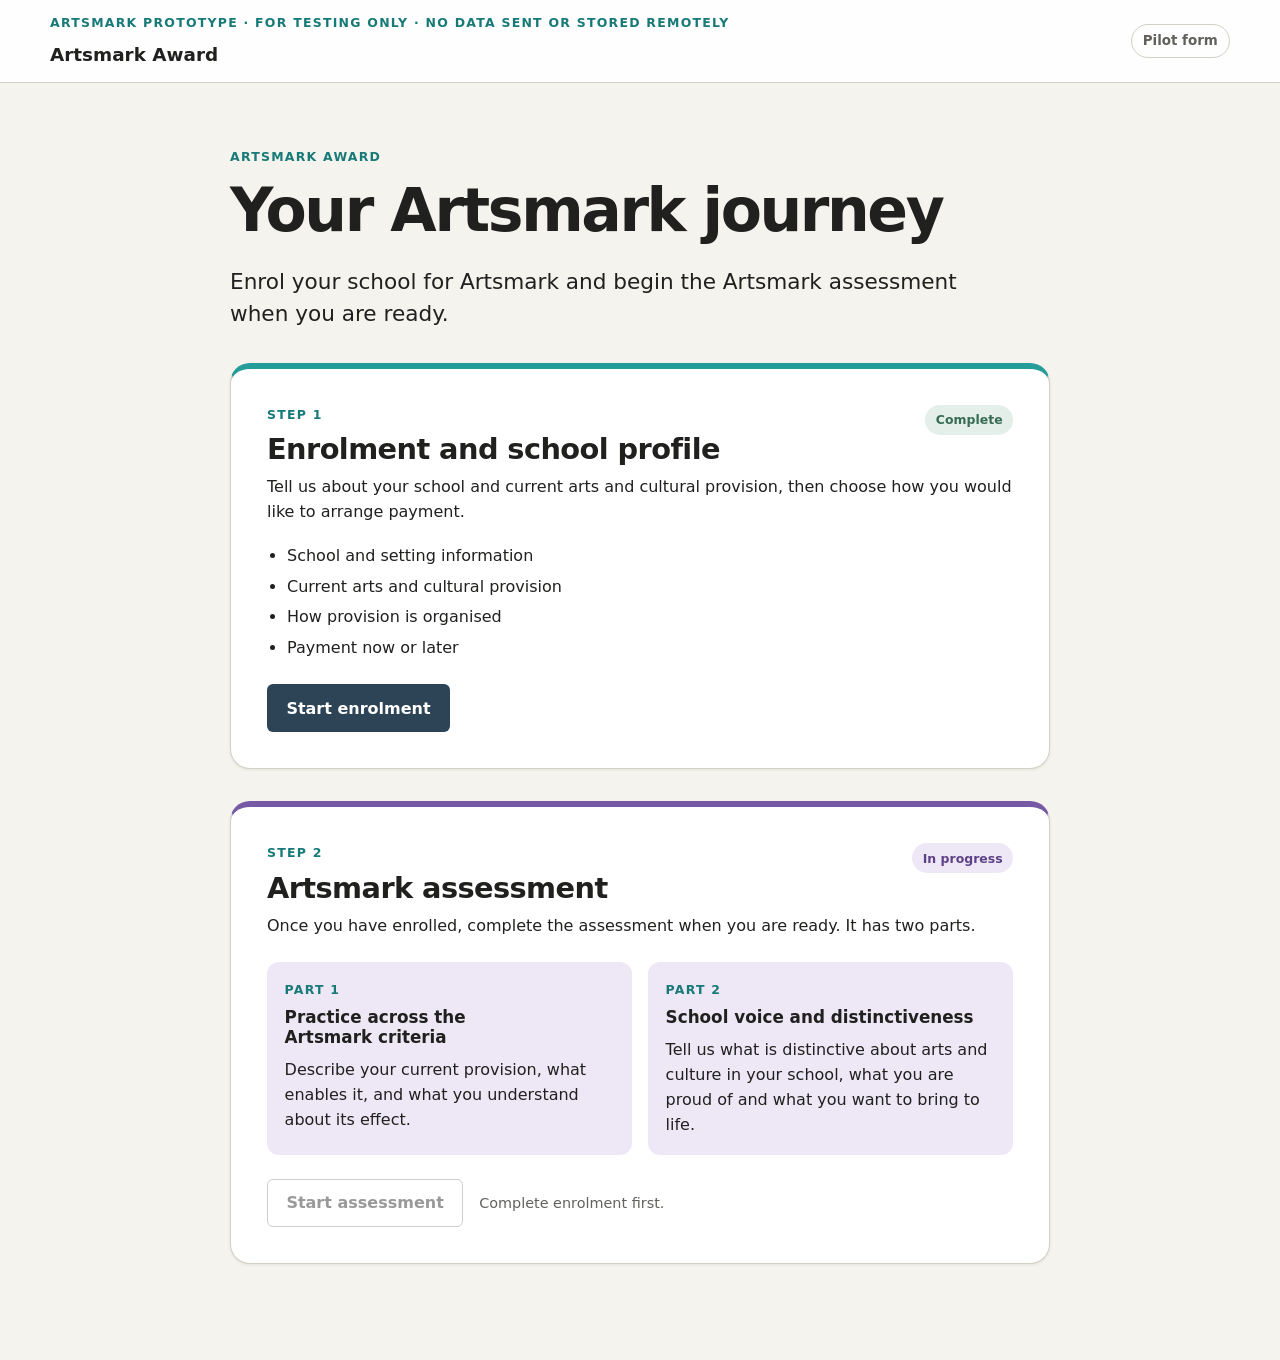
==== commit 200c88a2: "Update index.html" ====
--- a/alpha/index.html
+++ b/alpha/index.html
@@ -43,8 +43,7 @@
         <h1 id="landing-title">Your Artsmark journey</h1>
 
         <p class="lead">
-          First enrol your school for Artsmark. Once enrolment is complete,
-          you can begin the Artsmark assessment when you are ready.
+          Enrol your school for Artsmark and begin the Artsmark assessment when you are ready.
         </p>
 
         <article
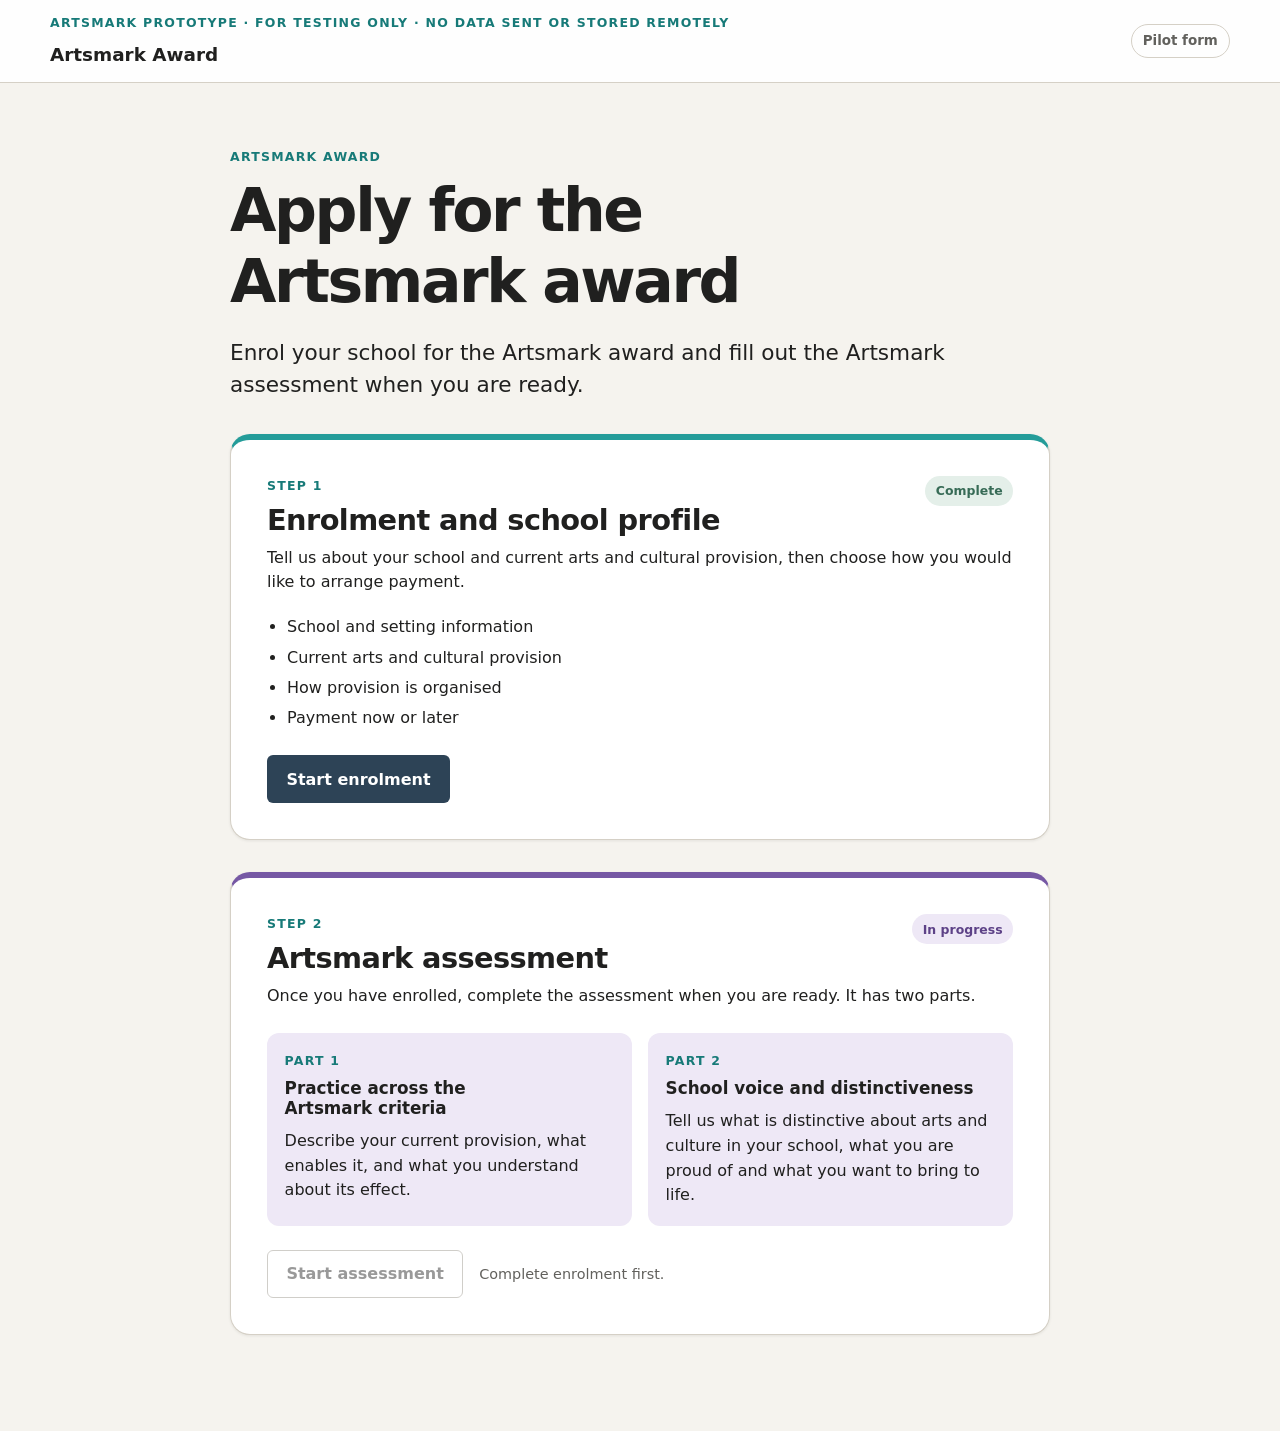
==== commit 231a2385: "Update index.html" ====
--- a/alpha/index.html
+++ b/alpha/index.html
@@ -40,10 +40,10 @@
       <div class="landing-panel">
         <p class="eyebrow">Artsmark Award</p>
 
-        <h1 id="landing-title">Your Artsmark journey</h1>
+        <h1 id="landing-title">Apply for the Artsmark award</h1>
 
         <p class="lead">
-          Enrol your school for Artsmark and begin the Artsmark assessment when you are ready.
+          Enrol your school for the Artsmark award and fill out the Artsmark assessment when you are ready.
         </p>
 
         <article
